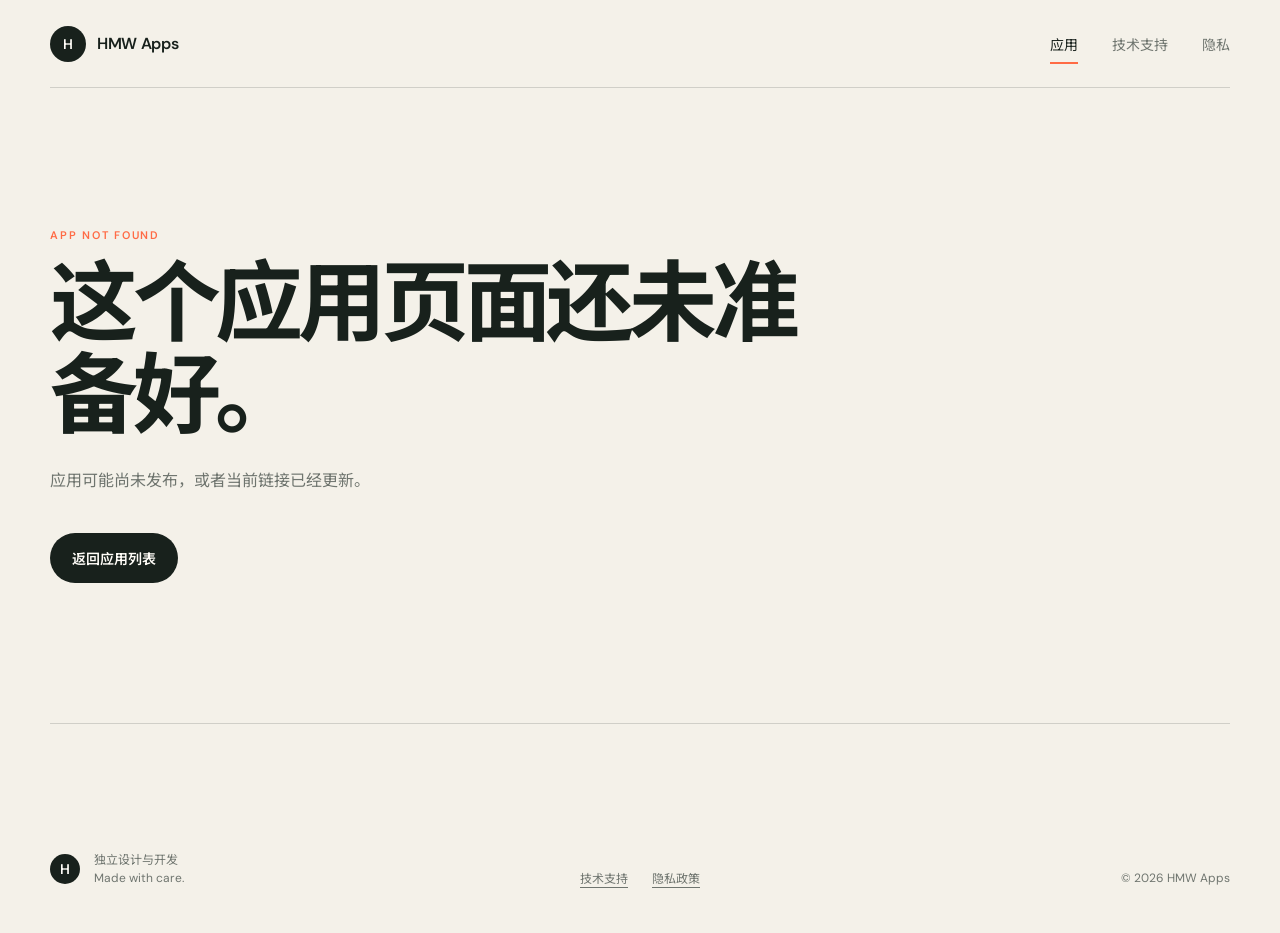
==== app/index.html @ 9b8e5a97 "Init commit." ====
<!doctype html>
<html lang="zh-CN">
  <head>
    <meta charset="UTF-8" />
    <meta name="viewport" content="width=device-width, initial-scale=1.0" />
    <meta name="theme-color" content="#f6f3ec" />
    <title>应用 · HMW Apps</title>
    <link rel="stylesheet" href="../assets/styles.css" />
    <script type="module" src="../assets/site.js"></script>
  </head>
  <body data-page="app">
    <header class="site-header">
      <a class="brand" href="../"><span class="brand-mark" aria-hidden="true">H</span><span>HMW Apps</span></a>
      <nav class="site-nav" aria-label="主导航"><a class="is-active" href="../">应用</a><a href="../support/">技术支持</a><a href="../privacy/">隐私</a></nav>
    </header>
    <main data-app-detail></main>
    <footer class="site-footer shell"><div><span class="brand-mark brand-mark-small" aria-hidden="true">H</span><p>独立设计与开发<br />Made with care.</p></div><div class="footer-links"><a href="../support/">技术支持</a><a href="../privacy/">隐私政策</a></div><p>© <span data-current-year></span> HMW Apps</p></footer>
  </body>
</html>
---- assets/styles.css ----
@import url("https://fonts.googleapis.com/css2?family=DM+Sans:wght@400;500;600&family=Noto+Sans+SC:wght@400;500;600;700&display=swap");

:root {
  --paper: #f4f1e9;
  --ink: #18211c;
  --muted: #6f756f;
  --line: rgba(24, 33, 28, 0.16);
  --soft: #e8e4da;
  --orange: #ff6b45;
  --green: #173d2c;
  --white: #fffdf8;
  --shell: min(1180px, calc(100vw - 64px));
}

* { box-sizing: border-box; }
html { scroll-behavior: smooth; }
body { margin: 0; color: var(--ink); background: var(--paper); font-family: "DM Sans", "Noto Sans SC", system-ui, sans-serif; -webkit-font-smoothing: antialiased; }
a { color: inherit; }
img { display: block; max-width: 100%; }
.shell { width: var(--shell); margin-inline: auto; }

.site-header { width: var(--shell); height: 88px; margin: 0 auto; display: flex; align-items: center; justify-content: space-between; border-bottom: 1px solid var(--line); }
.brand { display: inline-flex; align-items: center; gap: 11px; font-weight: 600; text-decoration: none; letter-spacing: -.02em; }
.brand-mark { display: grid; width: 36px; height: 36px; place-items: center; border-radius: 50%; color: var(--white); background: var(--ink); font-size: 14px; font-weight: 600; }
.brand-mark-small { width: 30px; height: 30px; }
.site-nav { display: flex; gap: 34px; font-size: 14px; }
.site-nav a { position: relative; color: var(--muted); text-decoration: none; }
.site-nav a:hover, .site-nav a.is-active { color: var(--ink); }
.site-nav a.is-active::after { content: ""; position: absolute; right: 0; bottom: -10px; left: 0; height: 2px; background: var(--orange); }

.hero { position: relative; min-height: 680px; padding: 110px 0 90px; overflow: hidden; }
.eyebrow, .kicker { text-transform: uppercase; letter-spacing: .16em; font-size: 11px; font-weight: 600; }
.eyebrow { display: flex; align-items: center; gap: 10px; color: var(--muted); }
.eyebrow span { width: 7px; height: 7px; border-radius: 50%; background: var(--orange); }
.hero h1 { position: relative; z-index: 1; max-width: 820px; margin: 28px 0 26px; font-size: clamp(56px, 7.4vw, 104px); line-height: 1.04; letter-spacing: -.07em; font-weight: 600; }
.hero h1 em { color: var(--orange); font-style: normal; }
.hero-copy { max-width: 530px; margin: 0; color: var(--muted); font-size: 17px; line-height: 1.8; }
.hero-actions { display: flex; align-items: center; gap: 28px; margin-top: 36px; }
.button { display: inline-flex; min-height: 50px; padding: 0 22px; align-items: center; justify-content: center; gap: 24px; border: 0; border-radius: 100px; text-decoration: none; font-size: 14px; font-weight: 600; }
.button-primary { color: var(--white); background: var(--ink); }
.button-primary:hover { background: var(--orange); }
.button-muted { color: var(--muted); background: var(--soft); }
.text-link { text-underline-offset: 5px; font-size: 14px; font-weight: 500; }
.hero-orbit { position: absolute; right: 0; bottom: 60px; width: 450px; height: 450px; }
.orbit-ring { position: absolute; inset: 20px; border: 1px solid var(--line); border-radius: 50%; }
.orbit-ring::before, .orbit-ring::after { content: ""; position: absolute; border: 1px solid var(--line); border-radius: 50%; }
.orbit-ring::before { inset: 60px; }.orbit-ring::after { inset: 130px; background: var(--orange); border: 0; }
.orbit-card { position: absolute; z-index: 2; width: 118px; height: 142px; padding: 18px; display: flex; flex-direction: column; justify-content: space-between; background: rgba(255,253,248,.85); border: 1px solid rgba(255,255,255,.7); border-radius: 16px; box-shadow: 0 24px 60px rgba(24,33,28,.12); backdrop-filter: blur(12px); }
.orbit-card span { color: var(--muted); font-size: 12px; }.orbit-card strong { font-size: 34px; font-weight: 500; }
.orbit-card-a { top: 30px; right: 42px; transform: rotate(8deg); }.orbit-card-b { bottom: 32px; left: 8px; transform: rotate(-9deg); }
.orbit-dot { position: absolute; top: 48%; left: 4px; width: 10px; height: 10px; background: var(--green); border-radius: 50%; }

.apps-section { padding: 100px 0 120px; border-top: 1px solid var(--line); }
.section-heading { display: flex; justify-content: space-between; align-items: end; gap: 32px; margin-bottom: 54px; }
.kicker { margin: 0 0 16px; color: var(--orange); }
.section-heading h2, .principles h2, .support-hero h1, .policy-aside h1, .feature-section h2 { margin: 0; font-size: clamp(38px, 5vw, 64px); line-height: 1.08; letter-spacing: -.055em; font-weight: 600; }
.section-heading > p { max-width: 350px; margin: 0; color: var(--muted); line-height: 1.7; }
.app-grid { display: grid; grid-template-columns: repeat(3, 1fr); gap: 18px; }
.app-card { min-height: 450px; padding: 26px; display: flex; flex-direction: column; background: var(--white); border: 1px solid var(--line); border-radius: 22px; transition: transform .25s ease, box-shadow .25s ease; }
.app-card:hover { transform: translateY(-5px); box-shadow: 0 20px 60px rgba(24,33,28,.08); }
.app-card-top { display: flex; align-items: start; justify-content: space-between; }
.app-icon { display: grid; width: 82px; height: 82px; place-items: center; overflow: hidden; border-radius: 22px; color: white; background: var(--accent); font-size: 24px; font-weight: 700; box-shadow: inset 0 0 0 1px rgba(0,0,0,.06); }
.app-icon img { width: 100%; height: 100%; object-fit: cover; }
.app-number, .empty-index { color: var(--muted); font-size: 11px; letter-spacing: .14em; }
.app-card-body { margin: auto 0 26px; }.app-platform { color: var(--orange) !important; font-size: 11px !important; text-transform: uppercase; letter-spacing: .12em; font-weight: 600; }
.app-card h3 { margin: 10px 0; font-size: 28px; letter-spacing: -.04em; }.app-card p { margin: 0; color: var(--muted); font-size: 14px; line-height: 1.7; }
.card-link { padding-top: 18px; display: flex; justify-content: space-between; border-top: 1px solid var(--line); font-size: 13px; font-weight: 600; text-decoration: none; }
.empty-state { grid-column: 1 / -1; min-height: 250px; padding: 36px; display: grid; grid-template-columns: auto 1fr auto; gap: 28px; align-items: center; border: 1px dashed var(--line); border-radius: 22px; }
.empty-symbol { display: grid; width: 72px; height: 72px; place-items: center; color: var(--orange); background: var(--white); border-radius: 50%; font-size: 22px; }
.empty-state h3 { margin: 0 0 8px; font-size: 26px; }.empty-state p { margin: 0; color: var(--muted); }

.principles { padding: 110px 0; display: grid; grid-template-columns: .9fr 1.1fr; gap: 90px; border-top: 1px solid var(--line); }
.principle-list article { padding: 28px 0; display: grid; grid-template-columns: 56px 1fr; border-bottom: 1px solid var(--line); }
.principle-list article:first-child { border-top: 1px solid var(--line); }.principle-list span { color: var(--orange); font-size: 12px; }
.principle-list h3 { margin: 0 0 8px; font-size: 20px; }.principle-list p { margin: 0; color: var(--muted); line-height: 1.7; }

.site-footer { min-height: 210px; padding: 46px 0; display: grid; grid-template-columns: 1fr auto 1fr; align-items: end; gap: 40px; border-top: 1px solid var(--line); color: var(--muted); font-size: 12px; }
.site-footer > div:first-child { display: flex; align-items: center; gap: 14px; }.site-footer p { margin: 0; line-height: 1.5; }.site-footer > p { text-align: right; }
.footer-links { display: flex; gap: 24px; }.footer-links a { text-underline-offset: 4px; }

.app-hero { min-height: 680px; padding: 90px 0; display: grid; grid-template-columns: 1fr 1fr; align-items: center; gap: 80px; }
.app-icon-large { width: 112px; height: 112px; margin-bottom: 38px; border-radius: 28px; font-size: 32px; }
.app-hero h1 { margin: 4px 0 6px; font-size: clamp(60px, 8vw, 108px); line-height: 1; letter-spacing: -.07em; }
.app-tagline { margin: 0 0 24px !important; color: var(--ink) !important; font-size: 26px !important; }.app-hero-copy > p { max-width: 520px; color: var(--muted); line-height: 1.8; }
.device-stage { min-height: 540px; display: grid; place-items: center; border-radius: 50%; background: color-mix(in srgb, var(--accent), transparent 78%); }
.device { width: 250px; height: 505px; padding: 10px; position: relative; border: 3px solid var(--ink); border-radius: 48px; background: var(--ink); transform: rotate(5deg); box-shadow: 28px 38px 70px rgba(24,33,28,.2); }
.device-screen { width: 100%; height: 100%; display: grid; place-items: center; border-radius: 37px; color: white; background: var(--accent); font-size: 38px; font-weight: 700; }.device-island { position: absolute; z-index: 2; top: 20px; left: 50%; width: 80px; height: 22px; border-radius: 20px; background: var(--ink); transform: translateX(-50%); }
.feature-section { padding: 110px 0; border-top: 1px solid var(--line); }.feature-grid { display: grid; grid-template-columns: repeat(3, 1fr); gap: 18px; }.feature-card { min-height: 260px; padding: 28px; border-radius: 20px; background: var(--white); }.feature-card > span { color: var(--orange); font-size: 12px; }.feature-card h3 { margin: 88px 0 10px; font-size: 22px; }.feature-card p { margin: 0; color: var(--muted); line-height: 1.7; }
.message-page { min-height: 620px; padding: 140px 0; }.message-page h1 { max-width: 780px; margin: 0 0 24px; font-size: clamp(48px, 7vw, 88px); line-height: 1.05; letter-spacing: -.06em; }.message-page > p:not(.kicker) { color: var(--muted); }.message-page .button { margin-top: 26px; }

.policy-layout { padding: 100px 0 130px; display: grid; grid-template-columns: 320px 1fr; gap: 100px; align-items: start; }
.policy-aside { position: sticky; top: 50px; }.policy-aside > p:not(.kicker) { color: var(--muted); font-size: 12px; }.policy-switcher { margin-top: 45px; display: flex; flex-direction: column; border-top: 1px solid var(--line); }.policy-switcher a { padding: 14px 0; border-bottom: 1px solid var(--line); color: var(--muted); font-size: 13px; text-decoration: none; }.policy-switcher a.is-active { color: var(--ink); font-weight: 600; }
.policy-lead { margin-bottom: 40px; padding: 28px; display: grid; grid-template-columns: auto 1fr; gap: 24px; background: var(--green); border-radius: 18px; color: var(--white); }.policy-lead span { color: #9ad0b5; font-size: 25px; }.policy-lead p { margin: 0; font-size: 18px; line-height: 1.7; }
.policy-content > section { padding: 30px 0; display: grid; grid-template-columns: 54px 1fr; border-bottom: 1px solid var(--line); }.policy-content > section > span { color: var(--orange); font-size: 12px; }.policy-content h2 { margin: -4px 0 12px; font-size: 22px; }.policy-content section p { margin: 0; color: var(--muted); line-height: 1.85; }.policy-content section a { color: var(--ink); text-underline-offset: 4px; }

.support-hero { min-height: 500px; padding: 100px 0; display: grid; grid-template-columns: 1fr 1fr; gap: 100px; align-items: end; }
.support-intro { padding-bottom: 8px; }.support-intro p { max-width: 520px; margin: 0 0 30px; color: var(--muted); font-size: 17px; line-height: 1.8; }.button.is-disabled { cursor: default; color: var(--muted); background: var(--soft); }
.support-grid { display: grid; grid-template-columns: repeat(3, 1fr); border-top: 1px solid var(--line); border-bottom: 1px solid var(--line); }.support-grid article { min-height: 300px; padding: 38px 34px; border-right: 1px solid var(--line); }.support-grid article:last-child { border: 0; }.support-grid span { color: var(--orange); font-size: 12px; }.support-grid h2 { margin: 90px 0 12px; font-size: 22px; }.support-grid p { margin: 0; color: var(--muted); line-height: 1.7; }
.response-note { padding: 100px 0; display: grid; grid-template-columns: 120px 1fr; }.response-note > span { color: var(--orange); font-size: 42px; }.response-note h2 { margin: 0 0 12px; font-size: clamp(30px, 4vw, 52px); letter-spacing: -.045em; }.response-note div > p:last-child { color: var(--muted); }

@media (max-width: 850px) {
  :root { --shell: min(100% - 36px, 720px); }
  .site-header { height: 76px; }.site-nav { gap: 18px; }.site-nav a { font-size: 13px; }
  .hero { min-height: auto; padding: 80px 0 390px; }.hero-orbit { right: 50%; bottom: 8px; width: 360px; height: 360px; transform: translateX(50%); }.hero-copy { max-width: 600px; }
  .app-grid, .feature-grid { grid-template-columns: 1fr 1fr; }.principles, .app-hero, .policy-layout, .support-hero { grid-template-columns: 1fr; gap: 55px; }
  .policy-aside { position: static; }.policy-switcher { margin-top: 28px; }.device-stage { min-height: 570px; }
  .support-hero { padding: 80px 0; }.support-grid { grid-template-columns: 1fr; }.support-grid article { min-height: auto; border-right: 0; border-bottom: 1px solid var(--line); }.support-grid h2 { margin-top: 45px; }
}

@media (max-width: 580px) {
  :root { --shell: calc(100% - 30px); }.brand > span:last-child { display: none; }.site-nav { gap: 15px; }
  .hero { padding-top: 64px; }.hero h1 { font-size: 52px; }.hero-actions { align-items: flex-start; flex-direction: column; gap: 20px; }.hero-orbit { width: 320px; height: 320px; }
  .section-heading { align-items: start; flex-direction: column; }.app-grid, .feature-grid { grid-template-columns: 1fr; }.empty-state { padding: 28px; grid-template-columns: auto 1fr; }.empty-index { display: none; }
  .principles { padding: 80px 0; gap: 45px; }.app-hero { padding: 70px 0; }.device-stage { min-height: 480px; }.device { width: 210px; height: 425px; }
  .policy-layout { padding: 70px 0 90px; }.policy-content > section { grid-template-columns: 38px 1fr; }.policy-lead { grid-template-columns: 1fr; }
  .support-hero h1, .policy-aside h1 { font-size: 48px; }.response-note { padding: 75px 0; grid-template-columns: 1fr; }.response-note > span { margin-bottom: 25px; }
  .site-footer { padding: 38px 0; grid-template-columns: 1fr 1fr; align-items: start; }.site-footer > p { grid-column: 1 / -1; text-align: left; }.footer-links { flex-direction: column; gap: 10px; align-items: end; }
}

@media (prefers-reduced-motion: reduce) { html { scroll-behavior: auto; } * { transition: none !important; } }
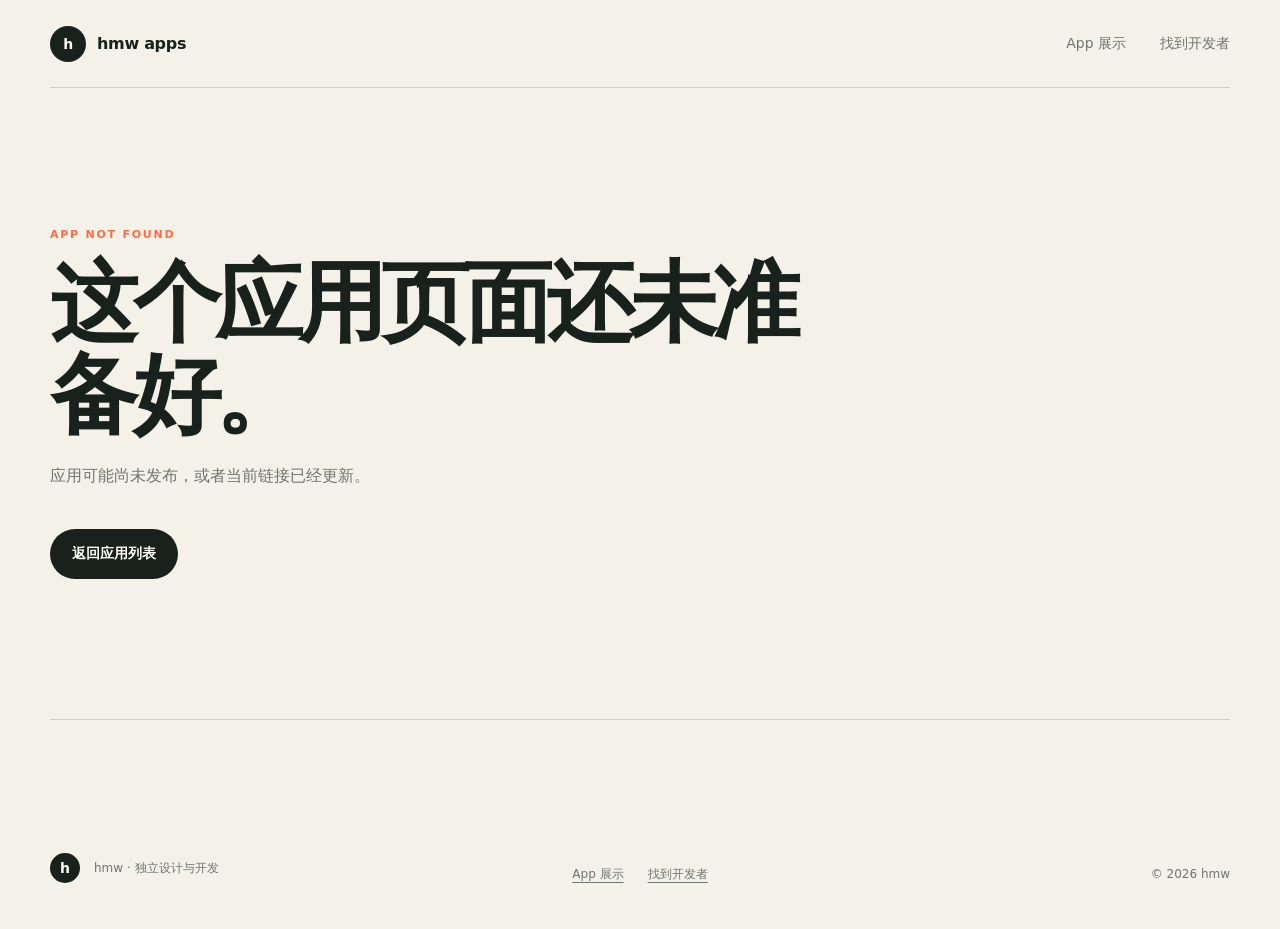
==== commit 185d0460: "Refactor gallery pages and app-specific support flows" ====
--- a/app/index.html
+++ b/app/index.html
@@ -6,14 +6,12 @@
     <meta name="theme-color" content="#f6f3ec" />
     <title>应用 · HMW Apps</title>
     <link rel="stylesheet" href="../assets/styles.css" />
+    <link rel="stylesheet" href="../assets/public.css" />
     <script type="module" src="../assets/site.js"></script>
   </head>
   <body data-page="app">
-    <header class="site-header">
-      <a class="brand" href="../"><span class="brand-mark" aria-hidden="true">H</span><span>HMW Apps</span></a>
-      <nav class="site-nav" aria-label="主导航"><a class="is-active" href="../">应用</a><a href="../support/">技术支持</a><a href="../privacy/">隐私</a></nav>
-    </header>
-    <main data-app-detail></main>
-    <footer class="site-footer shell"><div><span class="brand-mark brand-mark-small" aria-hidden="true">H</span><p>独立设计与开发<br />Made with care.</p></div><div class="footer-links"><a href="../support/">技术支持</a><a href="../privacy/">隐私政策</a></div><p>© <span data-current-year></span> HMW Apps</p></footer>
+    <header class="site-header"><a class="brand" href="../"><span class="brand-mark" aria-hidden="true">h</span><span>hmw apps</span></a><nav class="site-nav" aria-label="主导航"><a  href="../">App 展示</a><a  href="../support/">找到开发者</a></nav></header>
+    <main data-app-detail><noscript><p class="shell">请启用 JavaScript 以查看应用介绍与下载入口。</p></noscript></main>
+    <footer class="site-footer shell"><div><span class="brand-mark brand-mark-small" aria-hidden="true">h</span><p>hmw · 独立设计与开发</p></div><div class="footer-links"><a href="../">App 展示</a><a href="../support/">找到开发者</a></div><p>© <span data-current-year></span> hmw</p></footer>
   </body>
 </html>
--- a/assets/styles.css
+++ b/assets/styles.css
@@ -1,5 +1,3 @@
-@import url("https://fonts.googleapis.com/css2?family=DM+Sans:wght@400;500;600&family=Noto+Sans+SC:wght@400;500;600;700&display=swap");
-
 :root {
   --paper: #f4f1e9;
   --ink: #18211c;
@@ -53,7 +51,7 @@
 .apps-section { padding: 100px 0 120px; border-top: 1px solid var(--line); }
 .section-heading { display: flex; justify-content: space-between; align-items: end; gap: 32px; margin-bottom: 54px; }
 .kicker { margin: 0 0 16px; color: var(--orange); }
-.section-heading h2, .principles h2, .support-hero h1, .policy-aside h1, .feature-section h2 { margin: 0; font-size: clamp(38px, 5vw, 64px); line-height: 1.08; letter-spacing: -.055em; font-weight: 600; }
+.section-heading h2, .principles h2, .policy-aside h1, .feature-section h2 { margin: 0; font-size: clamp(38px, 5vw, 64px); line-height: 1.08; letter-spacing: -.055em; font-weight: 600; }
 .section-heading > p { max-width: 350px; margin: 0; color: var(--muted); line-height: 1.7; }
 .app-grid { display: grid; grid-template-columns: repeat(3, 1fr); gap: 18px; }
 .app-card { min-height: 450px; padding: 26px; display: flex; flex-direction: column; background: var(--white); border: 1px solid var(--line); border-radius: 22px; transition: transform .25s ease, box-shadow .25s ease; }
@@ -92,19 +90,15 @@
 .policy-aside { position: sticky; top: 50px; }.policy-aside > p:not(.kicker) { color: var(--muted); font-size: 12px; }.policy-switcher { margin-top: 45px; display: flex; flex-direction: column; border-top: 1px solid var(--line); }.policy-switcher a { padding: 14px 0; border-bottom: 1px solid var(--line); color: var(--muted); font-size: 13px; text-decoration: none; }.policy-switcher a.is-active { color: var(--ink); font-weight: 600; }
 .policy-lead { margin-bottom: 40px; padding: 28px; display: grid; grid-template-columns: auto 1fr; gap: 24px; background: var(--green); border-radius: 18px; color: var(--white); }.policy-lead span { color: #9ad0b5; font-size: 25px; }.policy-lead p { margin: 0; font-size: 18px; line-height: 1.7; }
 .policy-content > section { padding: 30px 0; display: grid; grid-template-columns: 54px 1fr; border-bottom: 1px solid var(--line); }.policy-content > section > span { color: var(--orange); font-size: 12px; }.policy-content h2 { margin: -4px 0 12px; font-size: 22px; }.policy-content section p { margin: 0; color: var(--muted); line-height: 1.85; }.policy-content section a { color: var(--ink); text-underline-offset: 4px; }
-
-.support-hero { min-height: 500px; padding: 100px 0; display: grid; grid-template-columns: 1fr 1fr; gap: 100px; align-items: end; }
-.support-intro { padding-bottom: 8px; }.support-intro p { max-width: 520px; margin: 0 0 30px; color: var(--muted); font-size: 17px; line-height: 1.8; }.button.is-disabled { cursor: default; color: var(--muted); background: var(--soft); }
-.support-grid { display: grid; grid-template-columns: repeat(3, 1fr); border-top: 1px solid var(--line); border-bottom: 1px solid var(--line); }.support-grid article { min-height: 300px; padding: 38px 34px; border-right: 1px solid var(--line); }.support-grid article:last-child { border: 0; }.support-grid span { color: var(--orange); font-size: 12px; }.support-grid h2 { margin: 90px 0 12px; font-size: 22px; }.support-grid p { margin: 0; color: var(--muted); line-height: 1.7; }
-.response-note { padding: 100px 0; display: grid; grid-template-columns: 120px 1fr; }.response-note > span { color: var(--orange); font-size: 42px; }.response-note h2 { margin: 0 0 12px; font-size: clamp(30px, 4vw, 52px); letter-spacing: -.045em; }.response-note div > p:last-child { color: var(--muted); }
+.policy-content section p + p { margin-top: 12px; }.policy-content .policy-action { margin-top: 16px; }
 
 @media (max-width: 850px) {
   :root { --shell: min(100% - 36px, 720px); }
   .site-header { height: 76px; }.site-nav { gap: 18px; }.site-nav a { font-size: 13px; }
   .hero { min-height: auto; padding: 80px 0 390px; }.hero-orbit { right: 50%; bottom: 8px; width: 360px; height: 360px; transform: translateX(50%); }.hero-copy { max-width: 600px; }
-  .app-grid, .feature-grid { grid-template-columns: 1fr 1fr; }.principles, .app-hero, .policy-layout, .support-hero { grid-template-columns: 1fr; gap: 55px; }
+  .app-grid, .feature-grid { grid-template-columns: 1fr 1fr; }.principles, .app-hero, .policy-layout { grid-template-columns: 1fr; gap: 55px; }
   .policy-aside { position: static; }.policy-switcher { margin-top: 28px; }.device-stage { min-height: 570px; }
-  .support-hero { padding: 80px 0; }.support-grid { grid-template-columns: 1fr; }.support-grid article { min-height: auto; border-right: 0; border-bottom: 1px solid var(--line); }.support-grid h2 { margin-top: 45px; }
+
 }
 
 @media (max-width: 580px) {
@@ -113,7 +107,7 @@
   .section-heading { align-items: start; flex-direction: column; }.app-grid, .feature-grid { grid-template-columns: 1fr; }.empty-state { padding: 28px; grid-template-columns: auto 1fr; }.empty-index { display: none; }
   .principles { padding: 80px 0; gap: 45px; }.app-hero { padding: 70px 0; }.device-stage { min-height: 480px; }.device { width: 210px; height: 425px; }
   .policy-layout { padding: 70px 0 90px; }.policy-content > section { grid-template-columns: 38px 1fr; }.policy-lead { grid-template-columns: 1fr; }
-  .support-hero h1, .policy-aside h1 { font-size: 48px; }.response-note { padding: 75px 0; grid-template-columns: 1fr; }.response-note > span { margin-bottom: 25px; }
+  .policy-aside h1 { font-size: 48px; }
   .site-footer { padding: 38px 0; grid-template-columns: 1fr 1fr; align-items: start; }.site-footer > p { grid-column: 1 / -1; text-align: left; }.footer-links { flex-direction: column; gap: 10px; align-items: end; }
 }
 
--- a/assets/public.css
+++ b/assets/public.css
@@ -0,0 +1,20 @@
+/* 公共展示与开发者页面：系统字体、原生链接、零外部资源。 */
+.public-page { --paper: #f7f8f2; --ink: #243e30; --muted: #606e63; --line: #dae1d5; --orange: #547349; --white: #fffefa; font-family: -apple-system, BlinkMacSystemFont, "PingFang SC", "Microsoft YaHei", sans-serif; }
+.public-page .site-header { height: 88px; }.public-page .brand { letter-spacing: -.03em; }.public-page .brand-mark { font-family: Georgia, serif; font-size: 24px; font-style: italic; }
+.public-page .site-nav a { padding-block: 12px; }.public-page .site-nav a.is-active::after { bottom: 1px; }
+.public-page :focus-visible { outline: 3px solid #8d6929; outline-offset: 5px; }
+.skip-link, .sr-only { position: absolute; width: 1px; height: 1px; overflow: hidden; clip-path: inset(50%); }.skip-link:focus { position: fixed; z-index: 50; top: 12px; left: 12px; width: auto; height: auto; padding: 14px; background: white; clip-path: none; }
+.public-page h1, .public-page h2, .public-page h3 { font-weight: 500; letter-spacing: -.04em; }.public-page p { line-height: 1.85; }
+.public-page .kicker { color: #5b7750; font-size: 10px; line-height: 1.8; }.public-page .button-primary { background: #294b38; }.public-page .button-primary:hover { background: #42623d; }.public-page .text-link { line-height: 1.8; }
+.gallery-intro { padding: 82px 0 65px; }.gallery-intro h1 { font-size: clamp(44px, 5.5vw, 76px); line-height: 1.23; margin: 18px 0 24px; }.gallery-intro h1 span { color: #74845f; }.gallery-intro > p:last-child { color: var(--muted); font-size: 16px; margin-bottom: 0; }
+.gallery-products { padding-bottom: 68px; }.gallery-heading { display: flex; justify-content: space-between; align-items: center; border-top: 1px solid var(--line); padding: 27px 0; }.gallery-heading h2 { margin: 0; font-size: 20px; }.gallery-heading span { color: var(--muted); font-size: 12px; }
+.gallery-grid { display: grid; gap: 24px; }.gallery-app { display: grid; grid-template-columns: .85fr 1.15fr; background: #fffefa; border: 1px solid #dfe5d7; border-radius: 24px; overflow: hidden; }
+.gallery-app-art { position: relative; min-height: 350px; display: flex; flex-direction: column; align-items: center; justify-content: center; gap: 26px; background: radial-gradient(ellipse at 50% 30%, #f5f5de, #e1e8d6 75%); padding: 40px 20px; }.gallery-app-art::before { content: ""; position: absolute; width: 235px; height: 235px; border: 1px solid #8f9e7d30; border-radius: 50%; }.gallery-icon { position: relative; width: 108px; height: 108px; border-radius: 27px; box-shadow: 0 18px 35px #3a50341a; }.gallery-art-caption { position: relative; color: #506547; font-size: 12px; }.gallery-index { position: absolute; top: 24px; left: 28px; color: #617851; font-size: 11px; }
+.gallery-app-copy { align-self: center; padding: 46px 52px; }.gallery-app-copy h3 { font-size: 36px; margin: 14px 0; }.gallery-app-copy > p:not(.kicker) { color: var(--muted); font-size: 15px; max-width: 450px; }.gallery-app-links { display: flex; align-items: center; flex-wrap: wrap; gap: 20px; margin-top: 28px; }.gallery-app-links .button { border-radius: 12px; }.gallery-app-links .text-link { font-size: 12px; }
+.gallery-contact { display: flex; justify-content: space-between; align-items: center; gap: 30px; padding: 34px 0 66px; border-top: 1px solid var(--line); }.gallery-contact h2 { margin: 0 0 10px; font-size: 23px; }.gallery-contact p { color: var(--muted); font-size: 14px; margin: 0; }.gallery-contact > a { flex-shrink: 0; }
+.developer-layout { display: grid; grid-template-columns: 1fr 1fr; gap: 100px; padding: 95px 0 110px; min-height: 700px; align-items: center; }.developer-portrait { border-radius: 50%; object-fit: cover; border: 5px solid #fffefa; box-shadow: 0 6px 24px #324e3510; margin-bottom: 30px; }.developer-intro h1 { font-size: clamp(38px, 4.5vw, 60px); line-height: 1.3; margin: 0 0 20px; }.developer-intro > p:not(.kicker) { max-width: 400px; font-size: 16px; color: var(--muted); text-wrap: pretty; }.developer-poem { margin-top: 36px; border-left: 2px solid #b6c2a5; padding-left: 19px; color: #69805a; line-height: 2; font-size: 14px; }
+.social-list { display: grid; gap: 14px; }.social-card { display: flex; gap: 20px; align-items: center; padding: 24px; border: 1px solid #dce3d6; border-radius: 18px; background: #fffefa; text-decoration: none; transition: transform .2s, border-color .2s, box-shadow .2s; }.social-card img { object-fit: contain; flex-shrink: 0; }.social-card strong { display: block; font-size: 18px; font-weight: 500; }.social-card small { display: block; color: var(--muted); font-size: 12px; margin-top: 6px; }.social-arrow { margin-left: auto; font-size: 21px; color: #6c815a; }.social-card:hover { transform: translateY(-2px); border-color: #a6b698; box-shadow: 0 8px 24px #314a3010; }.social-note { color: var(--muted); font-size: 11px; padding-inline: 8px; margin-top: 20px; }
+.public-page .site-footer { min-height: 145px; }.app-help { margin-top: 28px; padding-top: 25px; border-top: 1px solid var(--line); }.app-help h3 { font-size: 18px; margin: 0 0 10px; }.app-help h2 { font-size: 24px; margin-bottom: 12px; }
+@media (max-width: 850px) { .gallery-app-copy { padding: 30px; }.developer-layout { gap: 45px; padding-block: 70px; }.gallery-intro { padding-top: 60px; }.gallery-app-art { min-height: 330px; }.social-card { padding: 21px; } }
+@media (max-width: 580px) { .public-page .site-header { height: 76px; }.public-page .brand > span:last-child { display: inline; font-size: 14px; }.public-page .site-nav { gap: 18px; }.public-page .site-nav a { font-size: 12px; }.gallery-intro { padding: 48px 0 42px; }.gallery-intro h1 { font-size: clamp(36px, 9.5vw, 52px); }.gallery-intro > p:last-child { font-size: 14px; }.gallery-heading { padding-block: 23px; }.gallery-heading span { font-size: 11px; }.gallery-app { grid-template-columns: 1fr; border-radius: 20px; }.gallery-app-art { min-height: 260px; }.gallery-app-art::before { width: 200px; height: 200px; }.gallery-app-copy { padding: 28px 24px 32px; }.gallery-app-copy h3 { font-size: 30px; }.gallery-app-copy > p:not(.kicker) { font-size: 14px; }.gallery-app-links { gap: 16px; }.gallery-products { padding-bottom: 42px; }.gallery-contact { align-items: flex-start; flex-direction: column; gap: 20px; padding-bottom: 44px; }.gallery-contact h2 { font-size: 21px; }.developer-layout { grid-template-columns: 1fr; gap: 36px; padding: 45px 0 55px; }.developer-portrait { width: 82px; height: 82px; margin-bottom: 23px; }.developer-poem { margin-top: 22px; }.developer-intro > p:not(.kicker) { font-size: 15px; }.social-card { padding: 22px; }.social-list { gap: 12px; }.public-page .site-footer { gap: 24px; } }
+@media (prefers-reduced-motion: reduce) { .social-card:hover { transform: none; } }
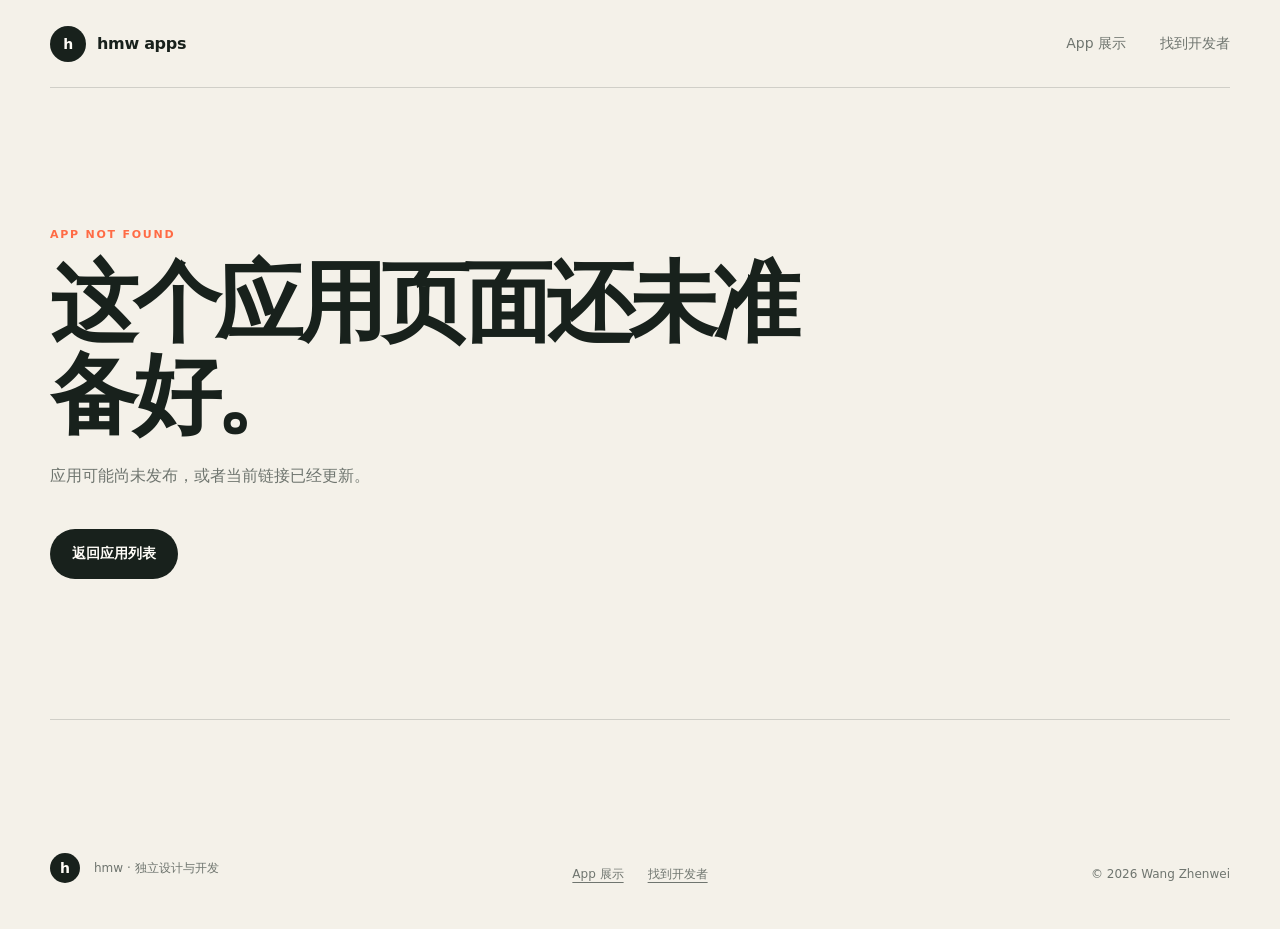
==== commit 232af4e0: "Update footer copyright attribution" ====
--- a/app/index.html
+++ b/app/index.html
@@ -12,6 +12,6 @@
   <body data-page="app">
     <header class="site-header"><a class="brand" href="../"><span class="brand-mark" aria-hidden="true">h</span><span>hmw apps</span></a><nav class="site-nav" aria-label="主导航"><a  href="../">App 展示</a><a  href="../support/">找到开发者</a></nav></header>
     <main data-app-detail><noscript><p class="shell">请启用 JavaScript 以查看应用介绍与下载入口。</p></noscript></main>
-    <footer class="site-footer shell"><div><span class="brand-mark brand-mark-small" aria-hidden="true">h</span><p>hmw · 独立设计与开发</p></div><div class="footer-links"><a href="../">App 展示</a><a href="../support/">找到开发者</a></div><p>© <span data-current-year></span> hmw</p></footer>
+    <footer class="site-footer shell"><div><span class="brand-mark brand-mark-small" aria-hidden="true">h</span><p>hmw · 独立设计与开发</p></div><div class="footer-links"><a href="../">App 展示</a><a href="../support/">找到开发者</a></div><p>© <span data-current-year></span> Wang Zhenwei</p></footer>
   </body>
 </html>
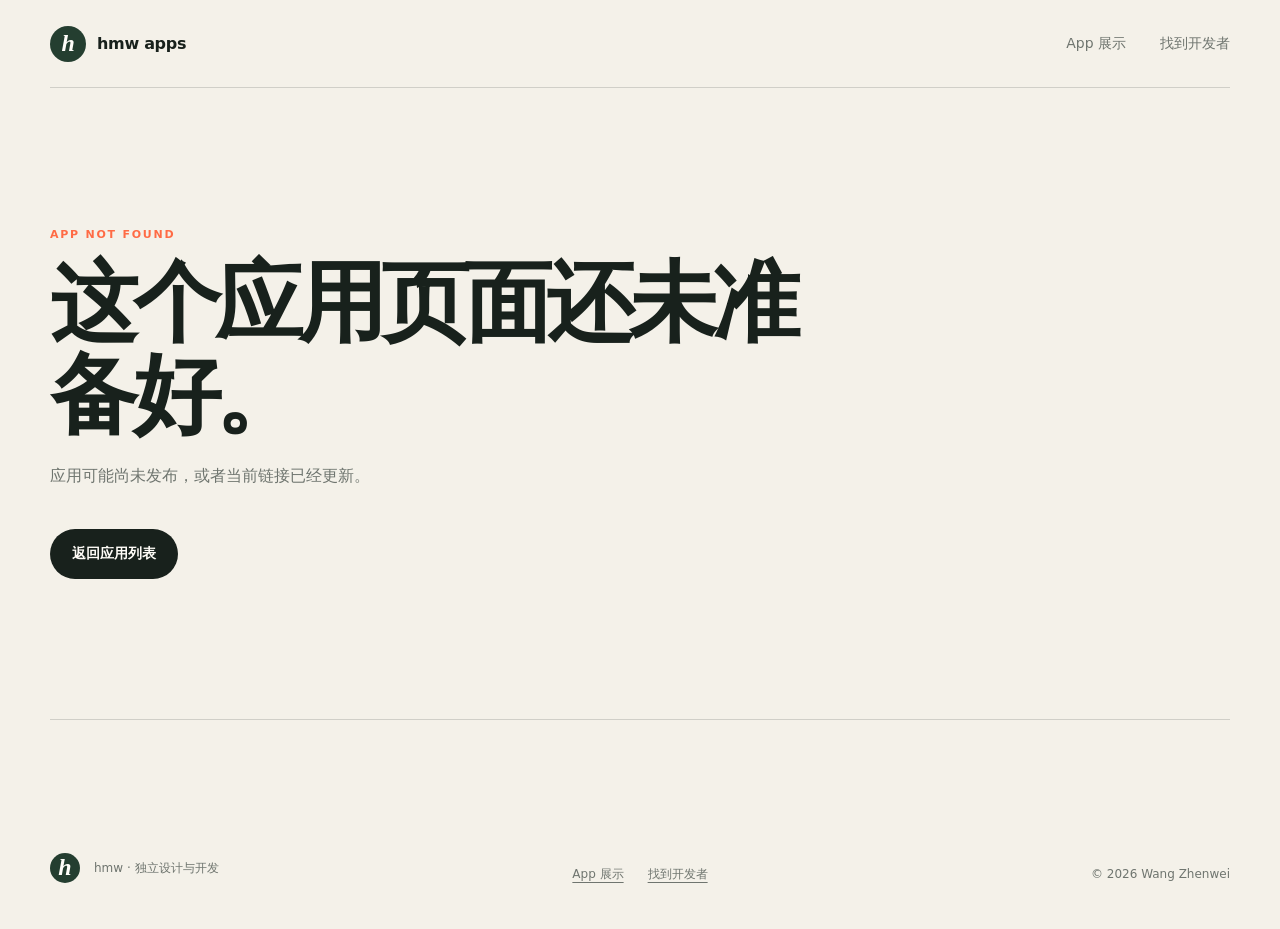
==== commit 42f78ceb: "Add 安心守护 app pages and shared favicon" ====
--- a/app/index.html
+++ b/app/index.html
@@ -5,6 +5,7 @@
     <meta name="viewport" content="width=device-width, initial-scale=1.0" />
     <meta name="theme-color" content="#f6f3ec" />
     <title>应用 · HMW Apps</title>
+    <link rel="icon" href="../assets/favicon.svg" type="image/svg+xml" />
     <link rel="stylesheet" href="../assets/styles.css" />
     <link rel="stylesheet" href="../assets/public.css" />
     <script type="module" src="../assets/site.js"></script>
--- a/assets/styles.css
+++ b/assets/styles.css
@@ -19,7 +19,7 @@
 
 .site-header { width: var(--shell); height: 88px; margin: 0 auto; display: flex; align-items: center; justify-content: space-between; border-bottom: 1px solid var(--line); }
 .brand { display: inline-flex; align-items: center; gap: 11px; font-weight: 600; text-decoration: none; letter-spacing: -.02em; }
-.brand-mark { display: grid; width: 36px; height: 36px; place-items: center; border-radius: 50%; color: var(--white); background: var(--ink); font-size: 14px; font-weight: 600; }
+.brand-mark { display: grid; flex-shrink: 0; width: 36px; height: 36px; place-items: center; border-radius: 50%; color: #fffefa; background: #243e30; font-family: Georgia, serif; font-size: 24px; font-style: italic; font-weight: 600; }
 .brand-mark-small { width: 30px; height: 30px; }
 .site-nav { display: flex; gap: 34px; font-size: 14px; }
 .site-nav a { position: relative; color: var(--muted); text-decoration: none; }
--- a/assets/public.css
+++ b/assets/public.css
@@ -1,6 +1,6 @@
 /* 公共展示与开发者页面：系统字体、原生链接、零外部资源。 */
 .public-page { --paper: #f7f8f2; --ink: #243e30; --muted: #606e63; --line: #dae1d5; --orange: #547349; --white: #fffefa; font-family: -apple-system, BlinkMacSystemFont, "PingFang SC", "Microsoft YaHei", sans-serif; }
-.public-page .site-header { height: 88px; }.public-page .brand { letter-spacing: -.03em; }.public-page .brand-mark { font-family: Georgia, serif; font-size: 24px; font-style: italic; }
+.public-page .site-header { height: 88px; }.public-page .brand { letter-spacing: -.03em; }
 .public-page .site-nav a { padding-block: 12px; }.public-page .site-nav a.is-active::after { bottom: 1px; }
 .public-page :focus-visible { outline: 3px solid #8d6929; outline-offset: 5px; }
 .skip-link, .sr-only { position: absolute; width: 1px; height: 1px; overflow: hidden; clip-path: inset(50%); }.skip-link:focus { position: fixed; z-index: 50; top: 12px; left: 12px; width: auto; height: auto; padding: 14px; background: white; clip-path: none; }
